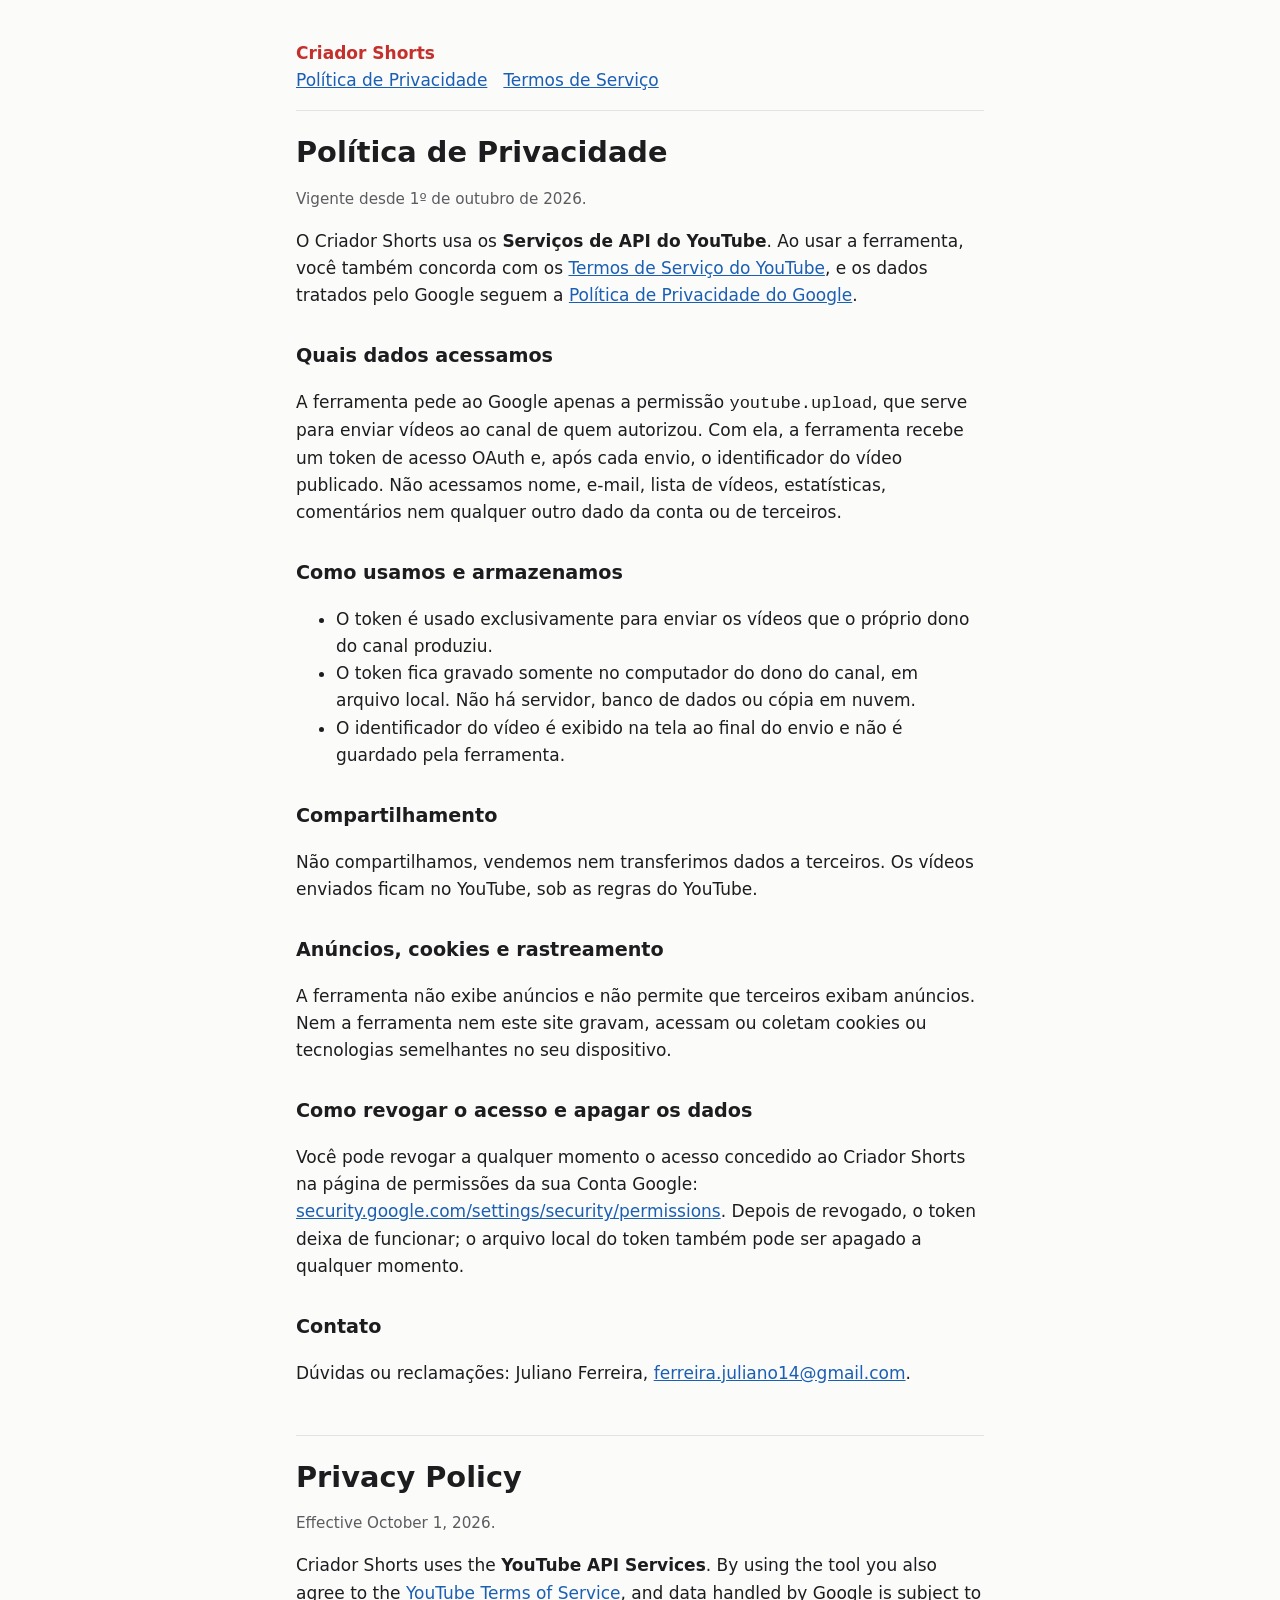
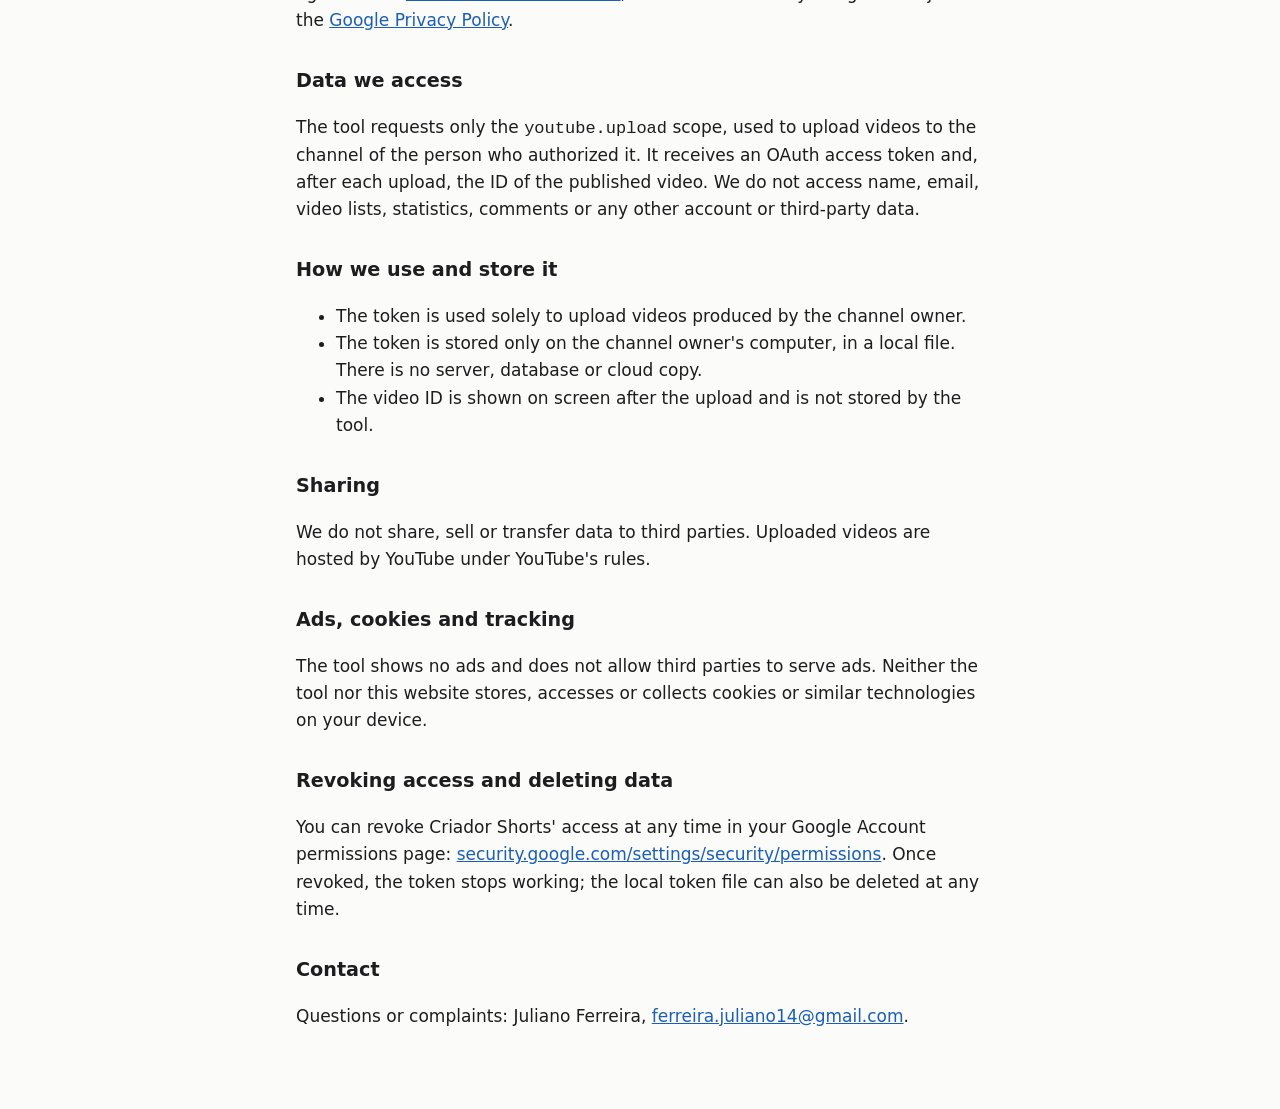
==== criador-shorts/privacidade.html @ 9f5f681b "feat: paginas do Criador Shorts (inicio, privacidade, termos)" ====
<!doctype html>
<html lang="pt-BR">
<head>
<meta charset="utf-8">
<meta name="viewport" content="width=device-width, initial-scale=1">
<title>Política de Privacidade — Criador Shorts</title>
<link rel="stylesheet" href="estilo.css">
</head>
<body>
<main>
<header>
  <a class="marca" href="./">Criador Shorts</a>
  <nav><a href="privacidade.html">Política de Privacidade</a><a href="termos.html">Termos de Serviço</a></nav>
</header>

<h1>Política de Privacidade</h1>
<p class="suave">Vigente desde 1º de outubro de 2026.</p>

<p>O Criador Shorts usa os <strong>Serviços de API do YouTube</strong>. Ao usar a ferramenta, você também concorda com os <a href="https://www.youtube.com/t/terms">Termos de Serviço do YouTube</a>, e os dados tratados pelo Google seguem a <a href="http://www.google.com/policies/privacy">Política de Privacidade do Google</a>.</p>

<h2>Quais dados acessamos</h2>
<p>A ferramenta pede ao Google apenas a permissão <code>youtube.upload</code>, que serve para enviar vídeos ao canal de quem autorizou. Com ela, a ferramenta recebe um token de acesso OAuth e, após cada envio, o identificador do vídeo publicado. Não acessamos nome, e-mail, lista de vídeos, estatísticas, comentários nem qualquer outro dado da conta ou de terceiros.</p>

<h2>Como usamos e armazenamos</h2>
<ul>
  <li>O token é usado exclusivamente para enviar os vídeos que o próprio dono do canal produziu.</li>
  <li>O token fica gravado somente no computador do dono do canal, em arquivo local. Não há servidor, banco de dados ou cópia em nuvem.</li>
  <li>O identificador do vídeo é exibido na tela ao final do envio e não é guardado pela ferramenta.</li>
</ul>

<h2>Compartilhamento</h2>
<p>Não compartilhamos, vendemos nem transferimos dados a terceiros. Os vídeos enviados ficam no YouTube, sob as regras do YouTube.</p>

<h2>Anúncios, cookies e rastreamento</h2>
<p>A ferramenta não exibe anúncios e não permite que terceiros exibam anúncios. Nem a ferramenta nem este site gravam, acessam ou coletam cookies ou tecnologias semelhantes no seu dispositivo.</p>

<h2>Como revogar o acesso e apagar os dados</h2>
<p>Você pode revogar a qualquer momento o acesso concedido ao Criador Shorts na página de permissões da sua Conta Google: <a href="https://security.google.com/settings/security/permissions">security.google.com/settings/security/permissions</a>. Depois de revogado, o token deixa de funcionar; o arquivo local do token também pode ser apagado a qualquer momento.</p>

<h2>Contato</h2>
<p>Dúvidas ou reclamações: Juliano Ferreira, <a href="mailto:ferreira.juliano14@gmail.com">ferreira.juliano14@gmail.com</a>.</p>

<hr>

<section lang="en">
<h1>Privacy Policy</h1>
<p class="suave">Effective October 1, 2026.</p>
<p>Criador Shorts uses the <strong>YouTube API Services</strong>. By using the tool you also agree to the <a href="https://www.youtube.com/t/terms">YouTube Terms of Service</a>, and data handled by Google is subject to the <a href="http://www.google.com/policies/privacy">Google Privacy Policy</a>.</p>
<h2>Data we access</h2>
<p>The tool requests only the <code>youtube.upload</code> scope, used to upload videos to the channel of the person who authorized it. It receives an OAuth access token and, after each upload, the ID of the published video. We do not access name, email, video lists, statistics, comments or any other account or third-party data.</p>
<h2>How we use and store it</h2>
<ul>
  <li>The token is used solely to upload videos produced by the channel owner.</li>
  <li>The token is stored only on the channel owner's computer, in a local file. There is no server, database or cloud copy.</li>
  <li>The video ID is shown on screen after the upload and is not stored by the tool.</li>
</ul>
<h2>Sharing</h2>
<p>We do not share, sell or transfer data to third parties. Uploaded videos are hosted by YouTube under YouTube's rules.</p>
<h2>Ads, cookies and tracking</h2>
<p>The tool shows no ads and does not allow third parties to serve ads. Neither the tool nor this website stores, accesses or collects cookies or similar technologies on your device.</p>
<h2>Revoking access and deleting data</h2>
<p>You can revoke Criador Shorts' access at any time in your Google Account permissions page: <a href="https://security.google.com/settings/security/permissions">security.google.com/settings/security/permissions</a>. Once revoked, the token stops working; the local token file can also be deleted at any time.</p>
<h2>Contact</h2>
<p>Questions or complaints: Juliano Ferreira, <a href="mailto:ferreira.juliano14@gmail.com">ferreira.juliano14@gmail.com</a>.</p>
</section>
</main>
</body>
</html>
---- criador-shorts/estilo.css ----
:root {
  --fundo: #fbfbfa;
  --texto: #1d1d1f;
  --suave: #5b5b60;
  --linha: #e3e3e0;
  --destaque: #c4302b;
  --link: #1a5fb4;
}
@media (prefers-color-scheme: dark) {
  :root {
    --fundo: #161618;
    --texto: #ececee;
    --suave: #a3a3a8;
    --linha: #2e2e32;
    --destaque: #ff5a52;
    --link: #78aeff;
  }
}
* { box-sizing: border-box; }
body {
  margin: 0;
  background: var(--fundo);
  color: var(--texto);
  font: 17px/1.6 system-ui, -apple-system, "Segoe UI", Roboto, sans-serif;
}
main { max-width: 720px; margin: 0 auto; padding: 40px 16px 64px; }
header { border-bottom: 1px solid var(--linha); padding-bottom: 16px; margin-bottom: 24px; }
header .marca { font-weight: 700; color: var(--destaque); text-decoration: none; }
nav a { margin-right: 16px; }
h1 { font-size: 1.8rem; line-height: 1.25; margin: 0 0 8px; }
h2 { font-size: 1.2rem; margin: 32px 0 8px; }
p, li { color: var(--texto); }
.suave { color: var(--suave); font-size: 0.95rem; }
a { color: var(--link); }
hr { border: 0; border-top: 1px solid var(--linha); margin: 48px 0 24px; }
footer { border-top: 1px solid var(--linha); margin-top: 48px; padding-top: 16px; }
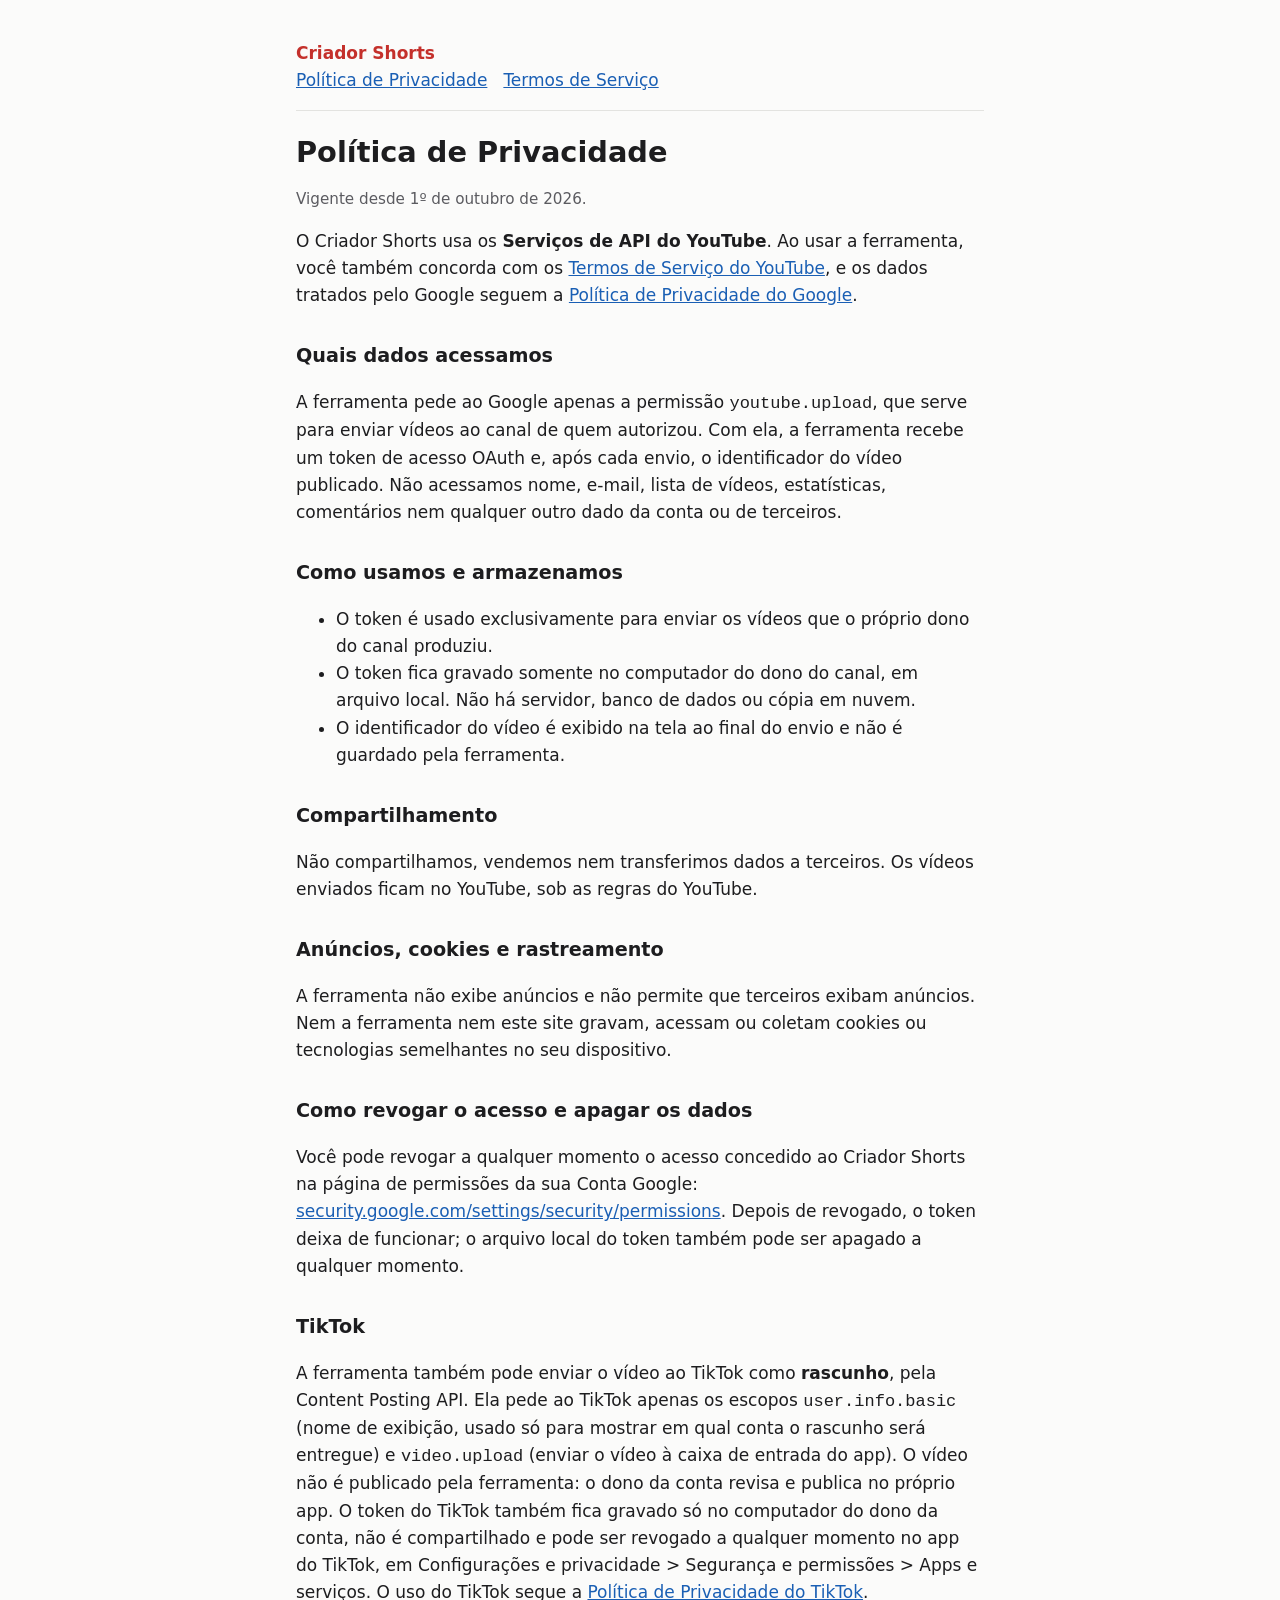
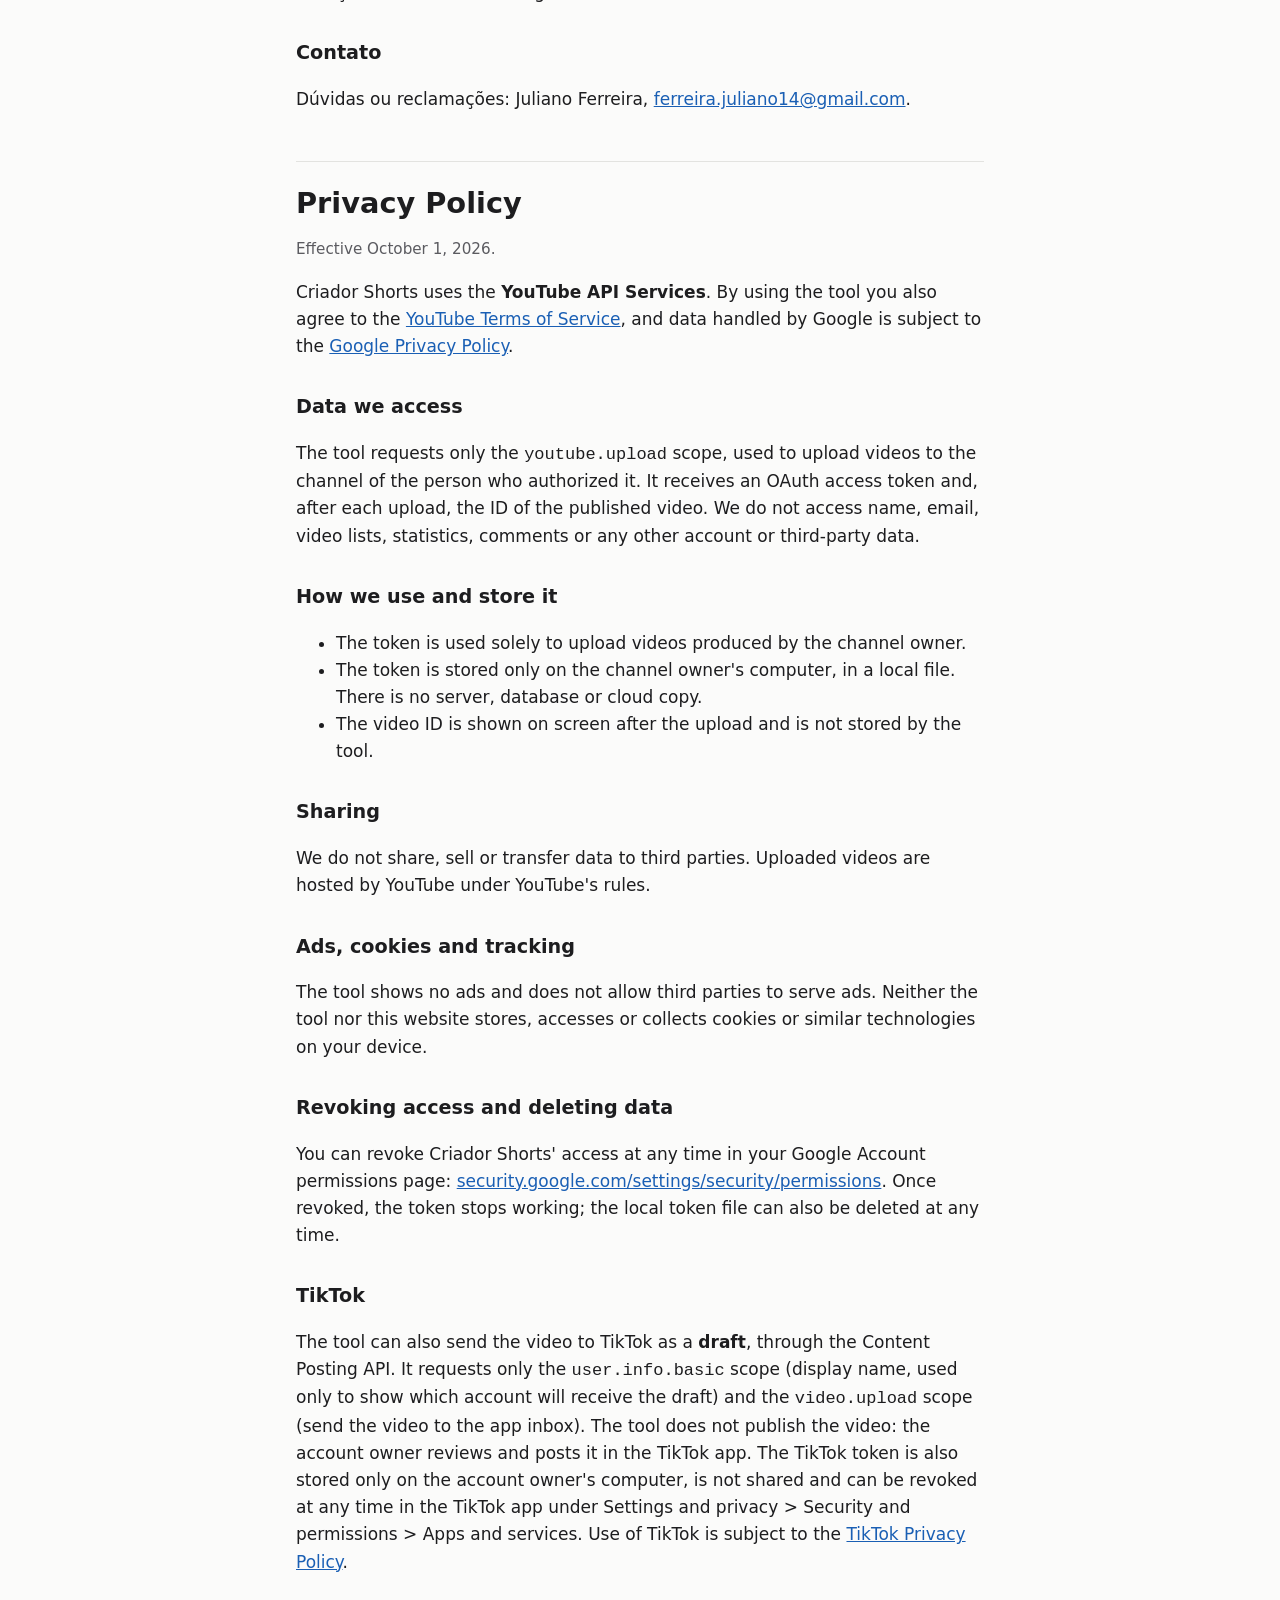
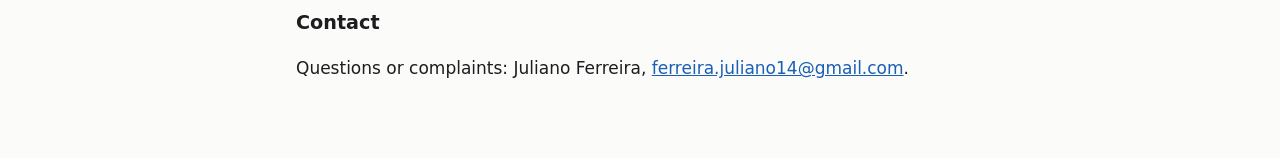
==== commit a2e93139: "feat: TikTok (rascunho) na politica, termos e pagina inicial" ====
--- a/criador-shorts/privacidade.html
+++ b/criador-shorts/privacidade.html
@@ -37,6 +37,9 @@
 <h2>Como revogar o acesso e apagar os dados</h2>
 <p>Você pode revogar a qualquer momento o acesso concedido ao Criador Shorts na página de permissões da sua Conta Google: <a href="https://security.google.com/settings/security/permissions">security.google.com/settings/security/permissions</a>. Depois de revogado, o token deixa de funcionar; o arquivo local do token também pode ser apagado a qualquer momento.</p>
 
+<h2>TikTok</h2>
+<p>A ferramenta também pode enviar o vídeo ao TikTok como <strong>rascunho</strong>, pela Content Posting API. Ela pede ao TikTok apenas os escopos <code>user.info.basic</code> (nome de exibição, usado só para mostrar em qual conta o rascunho será entregue) e <code>video.upload</code> (enviar o vídeo à caixa de entrada do app). O vídeo não é publicado pela ferramenta: o dono da conta revisa e publica no próprio app. O token do TikTok também fica gravado só no computador do dono da conta, não é compartilhado e pode ser revogado a qualquer momento no app do TikTok, em Configurações e privacidade &gt; Segurança e permissões &gt; Apps e serviços. O uso do TikTok segue a <a href="https://www.tiktok.com/legal/privacy-policy">Política de Privacidade do TikTok</a>.</p>
+
 <h2>Contato</h2>
 <p>Dúvidas ou reclamações: Juliano Ferreira, <a href="mailto:ferreira.juliano14@gmail.com">ferreira.juliano14@gmail.com</a>.</p>
 
@@ -60,6 +63,9 @@
 <p>The tool shows no ads and does not allow third parties to serve ads. Neither the tool nor this website stores, accesses or collects cookies or similar technologies on your device.</p>
 <h2>Revoking access and deleting data</h2>
 <p>You can revoke Criador Shorts' access at any time in your Google Account permissions page: <a href="https://security.google.com/settings/security/permissions">security.google.com/settings/security/permissions</a>. Once revoked, the token stops working; the local token file can also be deleted at any time.</p>
+<h2>TikTok</h2>
+<p>The tool can also send the video to TikTok as a <strong>draft</strong>, through the Content Posting API. It requests only the <code>user.info.basic</code> scope (display name, used only to show which account will receive the draft) and the <code>video.upload</code> scope (send the video to the app inbox). The tool does not publish the video: the account owner reviews and posts it in the TikTok app. The TikTok token is also stored only on the account owner's computer, is not shared and can be revoked at any time in the TikTok app under Settings and privacy &gt; Security and permissions &gt; Apps and services. Use of TikTok is subject to the <a href="https://www.tiktok.com/legal/privacy-policy">TikTok Privacy Policy</a>.</p>
+
 <h2>Contact</h2>
 <p>Questions or complaints: Juliano Ferreira, <a href="mailto:ferreira.juliano14@gmail.com">ferreira.juliano14@gmail.com</a>.</p>
 </section>
--- a/criador-shorts/estilo.css
+++ b/criador-shorts/estilo.css
@@ -34,3 +34,5 @@
 a { color: var(--link); }
 hr { border: 0; border-top: 1px solid var(--linha); margin: 48px 0 24px; }
 footer { border-top: 1px solid var(--linha); margin-top: 48px; padding-top: 16px; }
+.selo { margin: 16px 0 0; }
+.selo img { display: block; height: auto; max-width: 100%; margin-left: -18px; }
